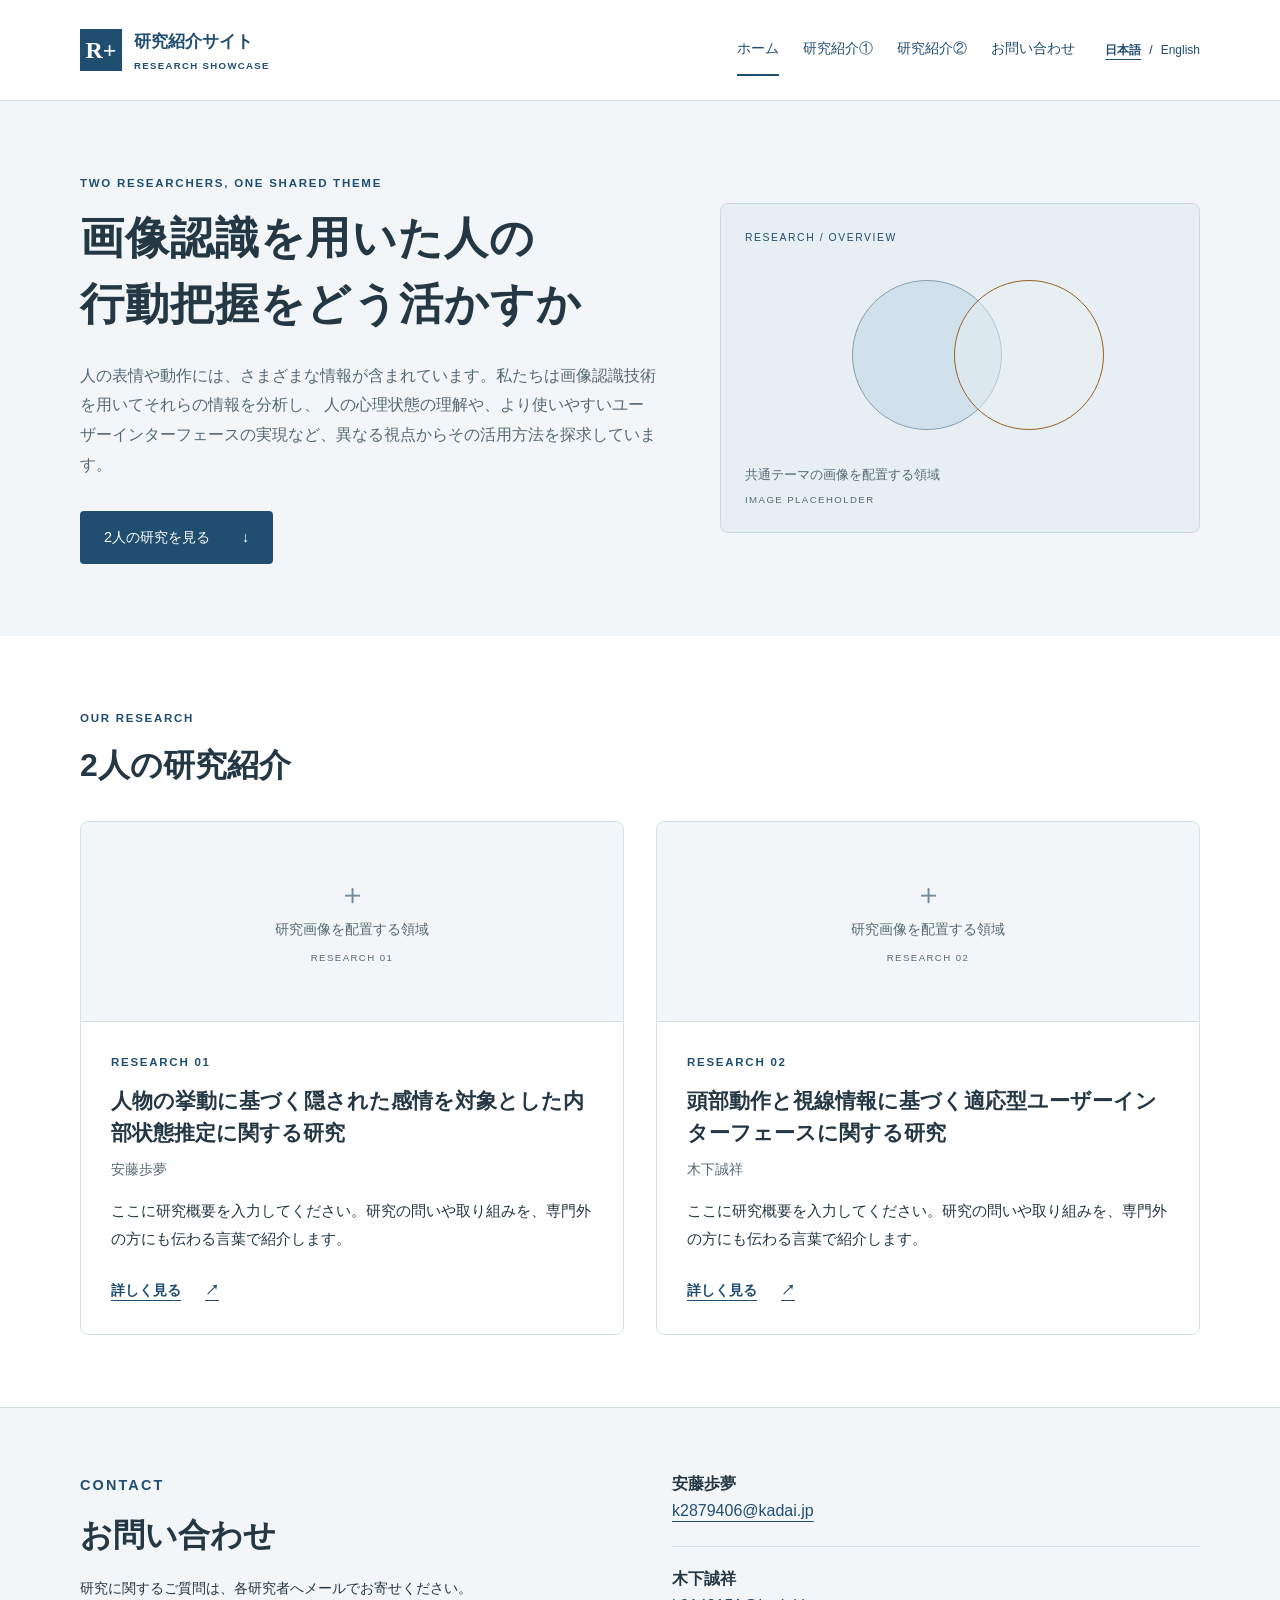
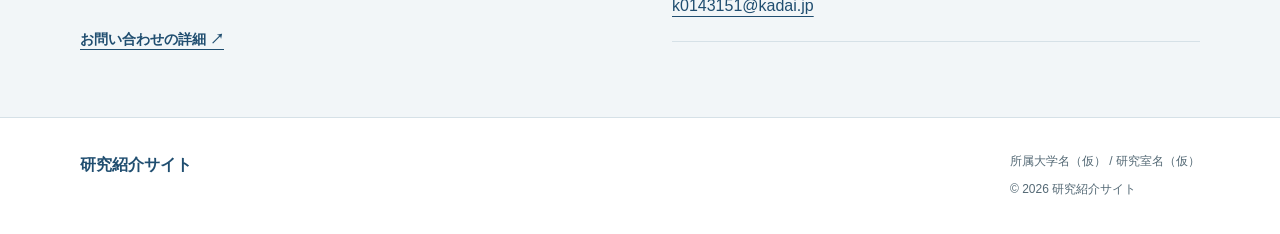
==== index.html @ 2790e2b9 "2人のメールアドレス記入" ====
<!doctype html>
<html lang="ja">
  <head>
    <meta charset="utf-8">
    <meta name="viewport" content="width=device-width, initial-scale=1">
    <title>2人の研究紹介 | 研究紹介サイト</title>
    <meta name="description" content="2人の学生の研究背景・目的・手法をご紹介します。研究内容と連絡先は現在準備中です。">
    <link rel="alternate" hreflang="ja" href="index.html">
    <link rel="alternate" hreflang="en" href="en/index.html">
    <link rel="stylesheet" href="css/style.css">
    <link rel="stylesheet" href="css/responsive.css">
  </head>
  <body>
    <a class="skip-link" href="#main">本文へ移動</a>

    <header class="site-header">
      <div class="container header-inner">
        <a class="brand" href="index.html"><span class="brand-mark" aria-hidden="true">R+</span><span>研究紹介サイト<small>RESEARCH SHOWCASE</small></span></a>

        <nav class="main-nav" aria-label="メインナビゲーション">
          <a href="index.html" aria-current="page">ホーム</a>
          <a href="research1.html">研究紹介①</a>
          <a href="research2.html">研究紹介②</a>
          <a href="contact.html">お問い合わせ</a>
        </nav>

        <nav class="languages" aria-label="Language">
          <a href="index.html" lang="ja" hreflang="ja" aria-current="page">日本語</a>
          <span aria-hidden="true">/</span>
          <a href="en/index.html" lang="en" hreflang="en">English</a>
        </nav>
      </div>
    </header>

    <main id="main">

      <section class="hero">
        <div class="container hero-layout">
          <div>
            <p class="eyebrow">TWO RESEARCHERS, ONE SHARED THEME</p>
            <h1>画像認識を用いた人の<br>行動把握をどう活かすか</h1>
            <p class="hero-description">人の表情や動作には、さまざまな情報が含まれています。私たちは画像認識技術を用いてそれらの情報を分析し、
              人の心理状態の理解や、より使いやすいユーザーインターフェースの実現など、異なる視点からその活用方法を探求しています。</p>
            <a class="button" href="#research">2人の研究を見る <span aria-hidden="true">↓</span></a>
          </div>
          <div class="hero-placeholder">
            <span class="visual-index">RESEARCH / OVERVIEW</span>
            <div class="abstract-shape" aria-hidden="true">
              <span></span>
              <span></span>
            </div>
            <p>共通テーマの画像を配置する領域<small>IMAGE PLACEHOLDER</small></p>
          </div>
        </div>
      </section>

      <section class="section container" id="research">
        <div class="section-heading">
          <div>
            <p class="eyebrow">OUR RESEARCH</p>
            <h2>2人の研究紹介</h2>
          </div>
        </div>
        <div class="research-grid">

          <article class="research-card">
            <div class="media-placeholder card-media">
              <span class="plus" aria-hidden="true">＋</span>
              <span>研究画像を配置する領域</span>
              <small>RESEARCH 01</small>
            </div>
            <div class="card-body">
              <p class="eyebrow">RESEARCH 01</p>
              <h3>人物の挙動に基づく隠された感情を対象とした内部状態推定に関する研究</h3>
              <p class="researcher">安藤歩夢</p>
              <p>ここに研究概要を入力してください。研究の問いや取り組みを、専門外の方にも伝わる言葉で紹介します。</p>
              <a class="text-link" href="research1.html">詳しく見る <span aria-hidden="true">↗</span></a>
            </div>
          </article>

          <article class="research-card">
            <div class="media-placeholder card-media">
              <span class="plus" aria-hidden="true">＋</span>
              <span>研究画像を配置する領域</span>
              <small>RESEARCH 02</small>
            </div>
            <div class="card-body">
              <p class="eyebrow">RESEARCH 02</p>
              <h3>頭部動作と視線情報に基づく適応型ユーザーインターフェースに関する研究</h3>
              <p class="researcher">木下誠祥</p>
              <p>ここに研究概要を入力してください。研究の問いや取り組みを、専門外の方にも伝わる言葉で紹介します。</p>
              <a class="text-link" href="research2.html">詳しく見る <span aria-hidden="true">↗</span></a>
            </div>
          </article>
        </div>
      </section>

      <section class="contact-section" id="contact">
        <div class="container contact-layout">
          <div>
            <p class="eyebrow">CONTACT</p>
            <h2>お問い合わせ</h2>
            <p>研究に関するご質問は、各研究者へメールでお寄せください。</p>
            <a class="text-link" href="contact.html">お問い合わせの詳細 ↗</a>
          </div>
          <div class="contact-list">
            <div>
              <h3>安藤歩夢</h3>
              <a href="mailto:k2879406@kadai.jp">k2879406@kadai.jp</a>
            </div>
            <div>
              <h3>木下誠祥</h3>
              <a href="mailto:k0143151@kadai.jp">k0143151@kadai.jp</a>
            </div>
          </div>
        </div>
      </section>
    </main>

    <footer class="site-footer">
      <div class="container footer-inner">
        <a class="footer-name" href="index.html">研究紹介サイト</a>
        <div>
          <p>所属大学名（仮） / 研究室名（仮）</p>
          <small>&copy; 2026 研究紹介サイト</small>
        </div>
      </div>
    </footer>
  </body>
</html>
---- css/style.css ----
/* 共通設定：配色と最大幅はここで変更します。 */
:root {
  --color-primary: #204e70;
  --color-primary-dark: #15364e;
  --color-accent: #986122;
  --color-text: #233744;
  --color-muted: #546975;
  --color-background: #fff;
  --color-surface: #f2f6f8;
  --color-border: #d6e1e7;
  --color-focus: #9b4d00;
  --content-width: 1120px;
  --radius: 8px;
}

* {
  box-sizing: border-box;
}

html {
  scroll-behavior: smooth;
  scroll-padding-top: 24px;
}

body {
  margin: 0;
  color: var(--color-text);
  background: var(--color-background);
  font-family: "Yu Gothic", "Hiragino Kaku Gothic ProN", sans-serif;
  font-size: 16px;
  line-height: 1.85;
}

a {
  color: var(--color-primary);
  text-underline-offset: 5px;
}

a:hover {
  color: var(--color-primary-dark);
}

a:focus-visible {
  outline: 3px solid var(--color-focus);
  outline-offset: 5px;
  border-radius: 2px;
}

h1, h2, h3, p, figure {
  margin: 0;
}

h1, h2, h3 {
  line-height: 1.5;
  font-weight: 700;
}

h1 {
  font-size: clamp(2rem, 3.4vw, 3rem);
  letter-spacing: .025em;
  overflow-wrap: anywhere;
}

h2 {
  font-size: clamp(1.5rem, 2.6vw, 2rem);
}

h3 {
  font-size: 1.3rem;
}

p+p {
  margin-top: 16px;
}

.container {
  width: min(var(--content-width), calc(100% - 80px));
  margin-inline: auto;
}

.skip-link {
  position: absolute;
  left: 20px;
  top: -100px;
  z-index: 10;
  padding: 12px 20px;
  background: white;
}

.skip-link:focus {
  top: 12px;
}

.site-header {
  border-bottom: 1px solid var(--color-border);
  background: white;
}

.header-inner {
  display: flex;
  align-items: center;
  gap: 30px;
  min-height: 100px;
}

.brand {
  display: flex;
  align-items: center;
  gap: 12px;
  text-decoration: none;
  flex-shrink: 0;
  font-size: 1.05rem;
  font-weight: 700;
}

.brand small {
  display: block;
  font-size: .6rem;
  letter-spacing: .14em;
}

.brand-mark {
  width: 42px;
  height: 42px;
  display: grid;
  place-content: center;
  background: var(--color-primary);
  color: white;
  font-family: Georgia, serif;
  font-size: 24px;
  line-height: 1;
}

.main-nav {
  display: flex;
  flex-wrap: wrap;
  gap: 24px;
  margin-left: auto;
}

.main-nav a {
  text-decoration: none;
  font-size: .875rem;
  padding-block: 12px;
  border-bottom: 2px solid transparent;
}

.main-nav a[aria-current], .main-nav a:hover {
  border-bottom-color: var(--color-primary);
}

.languages {
  display: flex;
  align-items: center;
  gap: 8px;
  font-size: .75rem;
  white-space: nowrap;
}

.languages a {
  padding-block: 10px;
  text-decoration: none;
}

.languages a[aria-current] {
  text-decoration: underline;
  font-weight: 700;
}

.eyebrow {
  color: var(--color-primary);
  font-size: .72rem;
  font-weight: 700;
  letter-spacing: .15em;
  margin-bottom: 12px;
}

.hero {
  background: var(--color-surface);
  padding: 72px 0;
}

.hero-layout {
  display: grid;
  grid-template-columns: 1.2fr 1fr;
  gap: 64px;
  align-items: center;
}

.hero-description {
  margin-top: 24px;
  color: var(--color-muted);
}

.button {
  display: inline-flex;
  align-items: center;
  gap: 32px;
  margin-top: 32px;
  padding: 13px 24px;
  background: var(--color-primary);
  color: white;
  border-radius: 4px;
  text-decoration: none;
  font-size: .9rem;
  transition: background .2s;
}

.button:hover {
  background: var(--color-primary-dark);
  color: white;
}

/* 画像追加時はこの領域を figure / img に置換可能です。 */
.hero-placeholder
 {
  min-height: 330px;
  display: flex;
  flex-direction: column;
  justify-content: space-between;
  padding: 24px;
  overflow: hidden;
  border: 1px solid #c8d8e2;
  background: #e7eff4;
  border-radius: var(--radius);
}

.visual-index {
  font-size: .65rem;
  letter-spacing: .15em;
  color: var(--color-primary);
}

.hero-placeholder p {
  font-size: .8rem;
  color: var(--color-muted);
}

.hero-placeholder small {
  display: block;
  font-size: .6rem;
  letter-spacing: .15em;
  margin-top: 4px;
}

.abstract-shape {
  height: 190px;
  display: flex;
  justify-content: center;
  align-items: center;
  padding-left: 36px;
}

.abstract-shape span {
  width: 150px;
  height: 150px;
  border: 1px solid #839fb2;
  border-radius: 50%;
  background: #d1e1eb;
}

.abstract-shape span+span {
  margin-left: -48px;
  background: #e7eff480;
  border-color: var(--color-accent);
}

.section {
  padding-block: 72px;
}

.section-heading {
  display: flex;
  align-items: flex-end;
  justify-content: space-between;
  gap: 24px;
  margin-bottom: 32px;
}

.section-heading>p {
  font-size: .9rem;
  color: var(--color-muted);
}

.research-grid {
  display: grid;
  grid-template-columns: repeat(2, minmax(0, 1fr));
  gap: 32px;
}

.research-card {
  border: 1px solid var(--color-border);
  border-radius: var(--radius);
  overflow: hidden;
  background: white;
  transition: transform .2s, box-shadow .2s;
}

.research-card:hover {
  transform: translateY(-4px);
  box-shadow: 0 12px 28px #15364e12;
}

.media-placeholder {
  display: flex;
  flex-direction: column;
  justify-content: center;
  align-items: center;
  gap: 6px;
  padding: 24px;
  background: var(--color-surface);
  color: var(--color-muted);
  text-align: center;
  font-size: .85rem;
}

.card-media {
  min-height: 200px;
  border-bottom: 1px solid var(--color-border);
}

.media-placeholder small {
  font-size: .6rem;
  letter-spacing: .15em;
}

.plus {
  font-size: 1.8rem;
  line-height: 1.2;
  color: #708b9d;
}

.card-body {
  padding: 30px;
}

.researcher {
  margin: 8px 0 16px;
  color: var(--color-muted);
  font-size: .9rem;
}

.card-body>p:not(.eyebrow):not(.researcher) {
  font-size: .92rem;
}

.text-link {
  display: inline-flex;
  align-items: center;
  gap: 24px;
  margin-top: 24px;
  font-size: .9rem;
  font-weight: 700;
}

.contact-section {
  padding-block: 64px;
  background: var(--color-surface);
  border-top: 1px solid var(--color-border);
}

.contact-layout {
  display: grid;
  grid-template-columns: 1fr 1fr;
  gap: 64px;
}

.contact-layout h2 {
  margin-bottom: 16px;
}

.contact-layout p {
  font-size: .9rem;
}

.contact-list>div {
  padding: 20px 0;
  border-bottom: 1px solid var(--color-border);
}

.contact-list>div:first-child {
  padding-top: 0;
}

.contact-list h3 {
  font-size: 1rem;
}

.contact-list a, .email-link {
  overflow-wrap: anywhere;
}

.contact-list .muted {
  margin-top: 16px;
}

.muted {
  color: var(--color-muted);
  font-size: .875rem;
}

.site-footer {
  padding-block: 32px;
  border-top: 1px solid var(--color-border);
}

.footer-inner {
  display: flex;
  justify-content: space-between;
  gap: 24px;
}

.footer-name {
  font-weight: 700;
  text-decoration: none;
}

.site-footer p, .site-footer small {
  font-size: .75rem;
  color: var(--color-muted);
}

.page-heading {
  padding: 28px 0 48px;
  background: var(--color-surface);
  border-bottom: 1px solid var(--color-border);
}

.breadcrumb {
  display: flex;
  flex-wrap: wrap;
  gap: 12px;
  font-size: .8rem;
  margin-bottom: 36px;
}

.lead {
  font-size: 1.1rem;
  margin-top: 16px;
}

.page-heading .muted {
  margin-top: 12px;
}

.detail-layout {
  display: grid;
  grid-template-columns: 220px minmax(0, 1fr);
  gap: 64px;
  padding-block: 56px 72px;
}

.contents nav {
  border-left: 2px solid var(--color-border);
  padding-left: 20px;
}

.contents a {
  display: block;
  padding: 8px 0;
  font-size: .85rem;
}

.detail-section {
  padding-bottom: 40px;
  margin-bottom: 40px;
  border-bottom: 1px solid var(--color-border);
}

.detail-section h2 {
  font-size: 1.55rem;
  margin-bottom: 20px;
}

.detail-section figure {
  margin-top: 28px;
}

.detail-media {
  min-height: 240px;
  border: 1px dashed #a5bac7;
  border-radius: var(--radius);
}

figcaption {
  font-size: .8rem;
  color: var(--color-muted);
  margin-top: 10px;
}

img, video {
  max-width: 100%;
  height: auto;
  display: block;
}

.article-end {
  display: flex;
  justify-content: space-between;
  flex-wrap: wrap;
  gap: 16px;
}

.article-end a {
  margin-top: 0;
}

.contact-page>p {
  max-width: 760px;
  margin-top: 20px;
}

.contact-cards {
  margin-top: 36px;
}

.contact-card {
  padding: 32px;
  border: 1px solid var(--color-border);
  border-radius: var(--radius);
}

.contact-card>p:not(.eyebrow) {
  margin-top: 12px;
}

.email-link {
  display: block;
  margin-top: 20px;
}

.affiliation {
  margin-top: 48px;
  padding-top: 32px;
  border-top: 1px solid var(--color-border);
}

.affiliation h2 {
  font-size: 1.3rem;
  margin-bottom: 12px;
}

@media (prefers-reduced-motion:reduce) {
  html {
    scroll-behavior: auto;
  }

  *, *::before, *::after {
    transition: none!important;
    animation: none!important;
  }

  .research-card:hover {
    transform: none;
  }

}
---- css/responsive.css ----
/* タブレット：ナビゲーションを独立した行に配置 */
@media (max-width:1050px) {
  .header-inner {
    flex-wrap: wrap;
    gap: 12px 24px;
    padding-block: 20px;
  }

  .brand {
    margin-right: auto;
  }

  .languages {
    order: 1;
  }

  .main-nav {
    order: 2;
    width: 100%;
    margin-left: 0;
    gap: 12px 28px;
  }

  .hero-layout {
    gap: 32px;
  }

  .hero-placeholder {
    min-height: 300px;
  }

  .abstract-shape span {
    width: 120px;
    height: 120px;
  }

  .detail-layout {
    grid-template-columns: 180px minmax(0, 1fr);
    gap: 32px;
  }

}

/* スマートフォン：カード・詳細・連絡先を1列に */
@media(max-width:700px)
 {
  .container {
    width: calc(100% - 40px);
  }

  .header-inner {
    gap: 12px;
  }

  .brand {
    font-size: .9rem;
    gap: 8px;
  }

  .brand-mark {
    width: 34px;
    height: 36px;
  }

  .brand small {
    font-size: .5rem;
  }

  .languages {
    font-size: .7rem;
    gap: 6px;
  }

  .main-nav {
    justify-content: flex-start;
    gap: 0 20px;
  }

  .main-nav a {
    font-size: .8rem;
    padding-block: 8px;
  }

  .hero {
    padding-block: 44px;
  }

  .hero-layout, .research-grid, .contact-layout, .detail-layout {
    grid-template-columns: minmax(0, 1fr);
  }

  .hero-layout {
    gap: 36px;
  }

  .hero-placeholder {
    min-height: 250px;
  }

  .abstract-shape {
    height: 140px;
  }

  .section {
    padding-block: 48px;
  }

  .section-heading {
    display: block;
    margin-bottom: 24px;
  }

  .section-heading>p {
    margin-top: 16px;
  }

  .research-grid {
    gap: 24px;
  }

  .card-body, .contact-card {
    padding: 24px;
  }

  .contact-section {
    padding-block: 44px;
  }

  .contact-layout {
    gap: 32px;
  }

  .footer-inner {
    flex-direction: column;
  }

  .page-heading {
    padding-bottom: 36px;
  }

  .breadcrumb {
    margin-bottom: 28px;
  }

  .detail-layout {
    padding-block: 36px 48px;
    gap: 40px;
  }

  .contents nav {
    display: flex;
    flex-wrap: wrap;
    gap: 4px 20px;
  }

  .contents .eyebrow {
    width: 100%;
  }

  .detail-section {
    margin-bottom: 32px;
    padding-bottom: 32px;
  }

  .detail-media {
    min-height: 190px;
  }

}
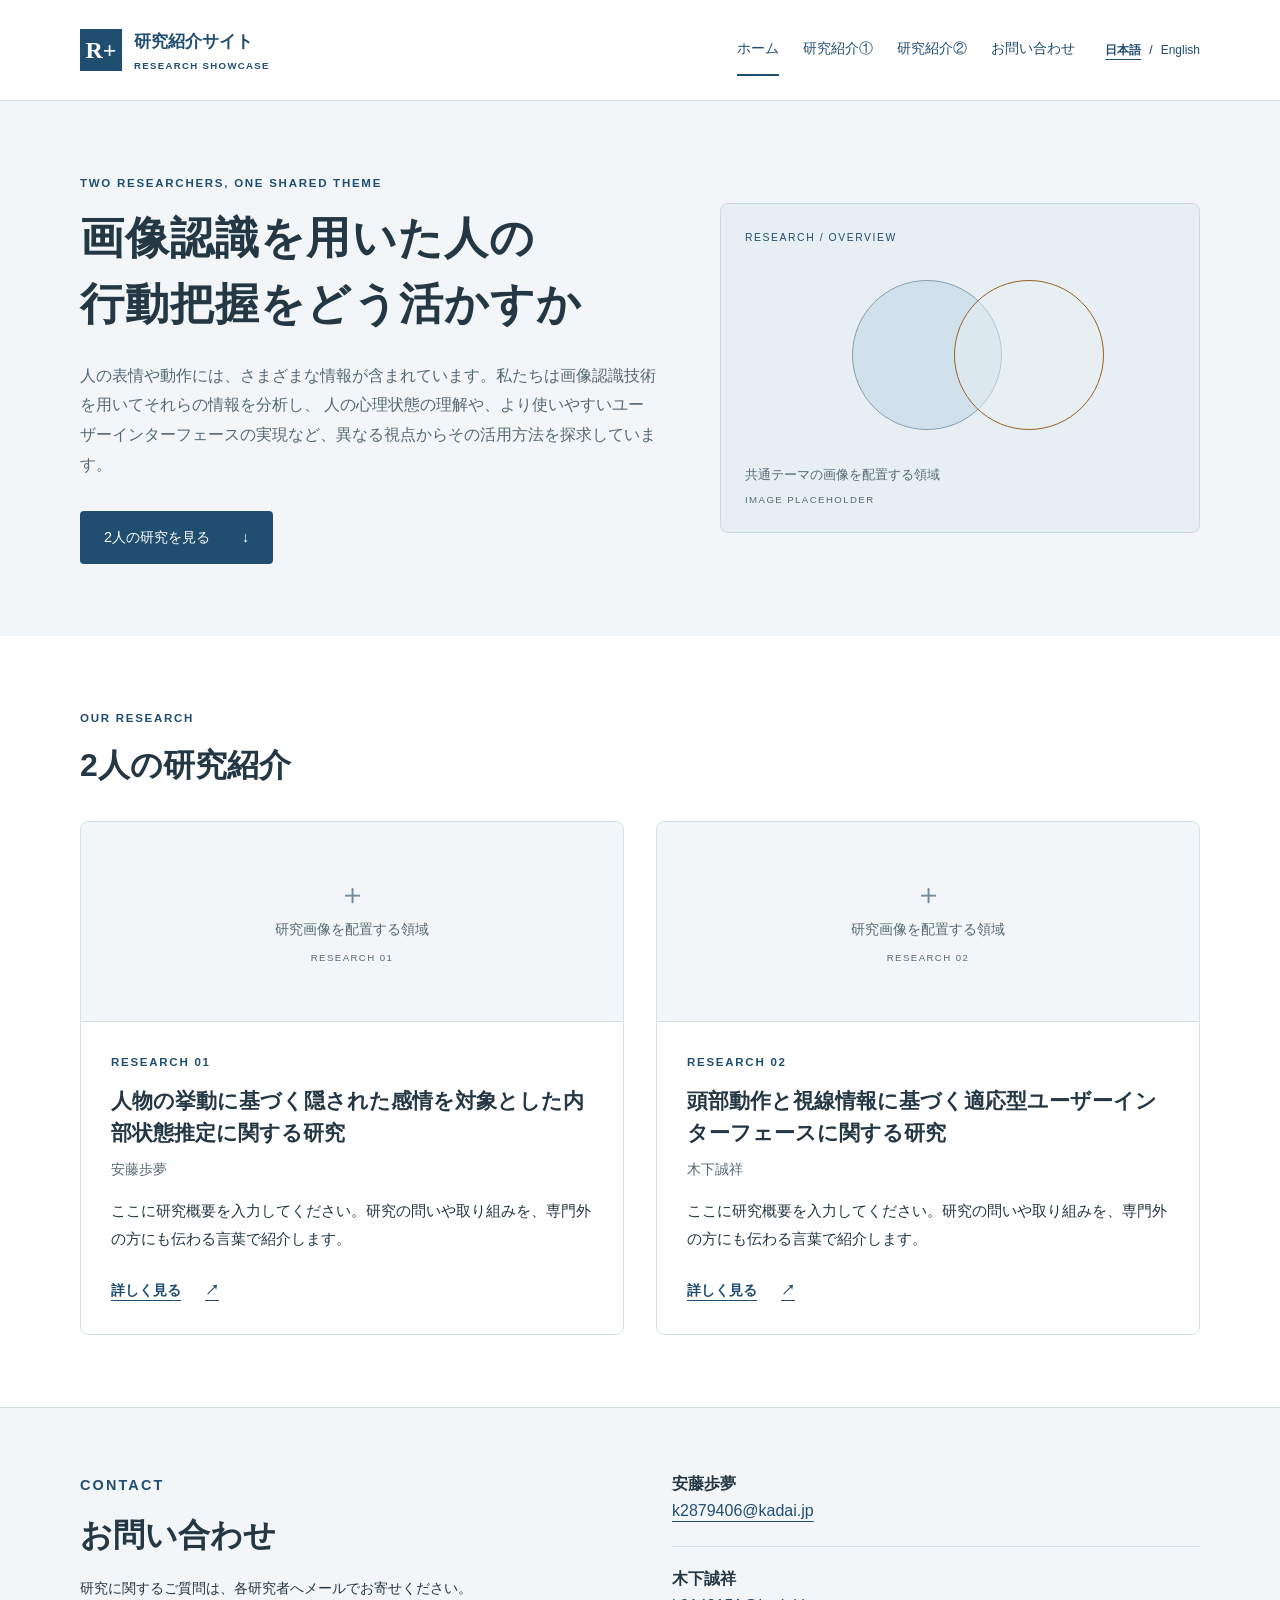
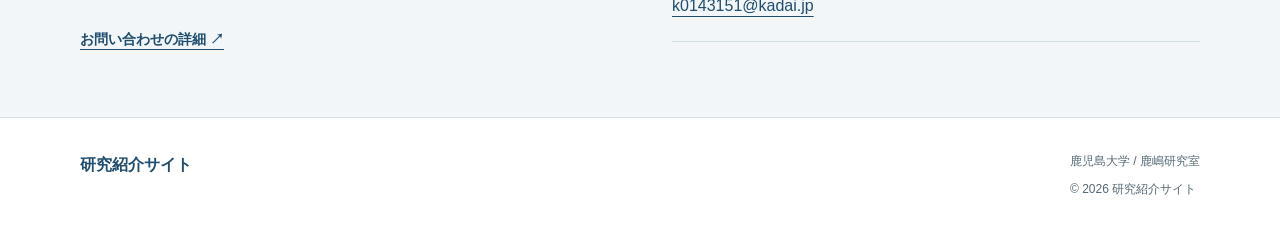
==== commit 407d21c5: "大学名＋研究室名記入" ====
--- a/index.html
+++ b/index.html
@@ -121,7 +121,7 @@
       <div class="container footer-inner">
         <a class="footer-name" href="index.html">研究紹介サイト</a>
         <div>
-          <p>所属大学名（仮） / 研究室名（仮）</p>
+          <p>鹿児島大学 / 鹿嶋研究室</p>
           <small>&copy; 2026 研究紹介サイト</small>
         </div>
       </div>
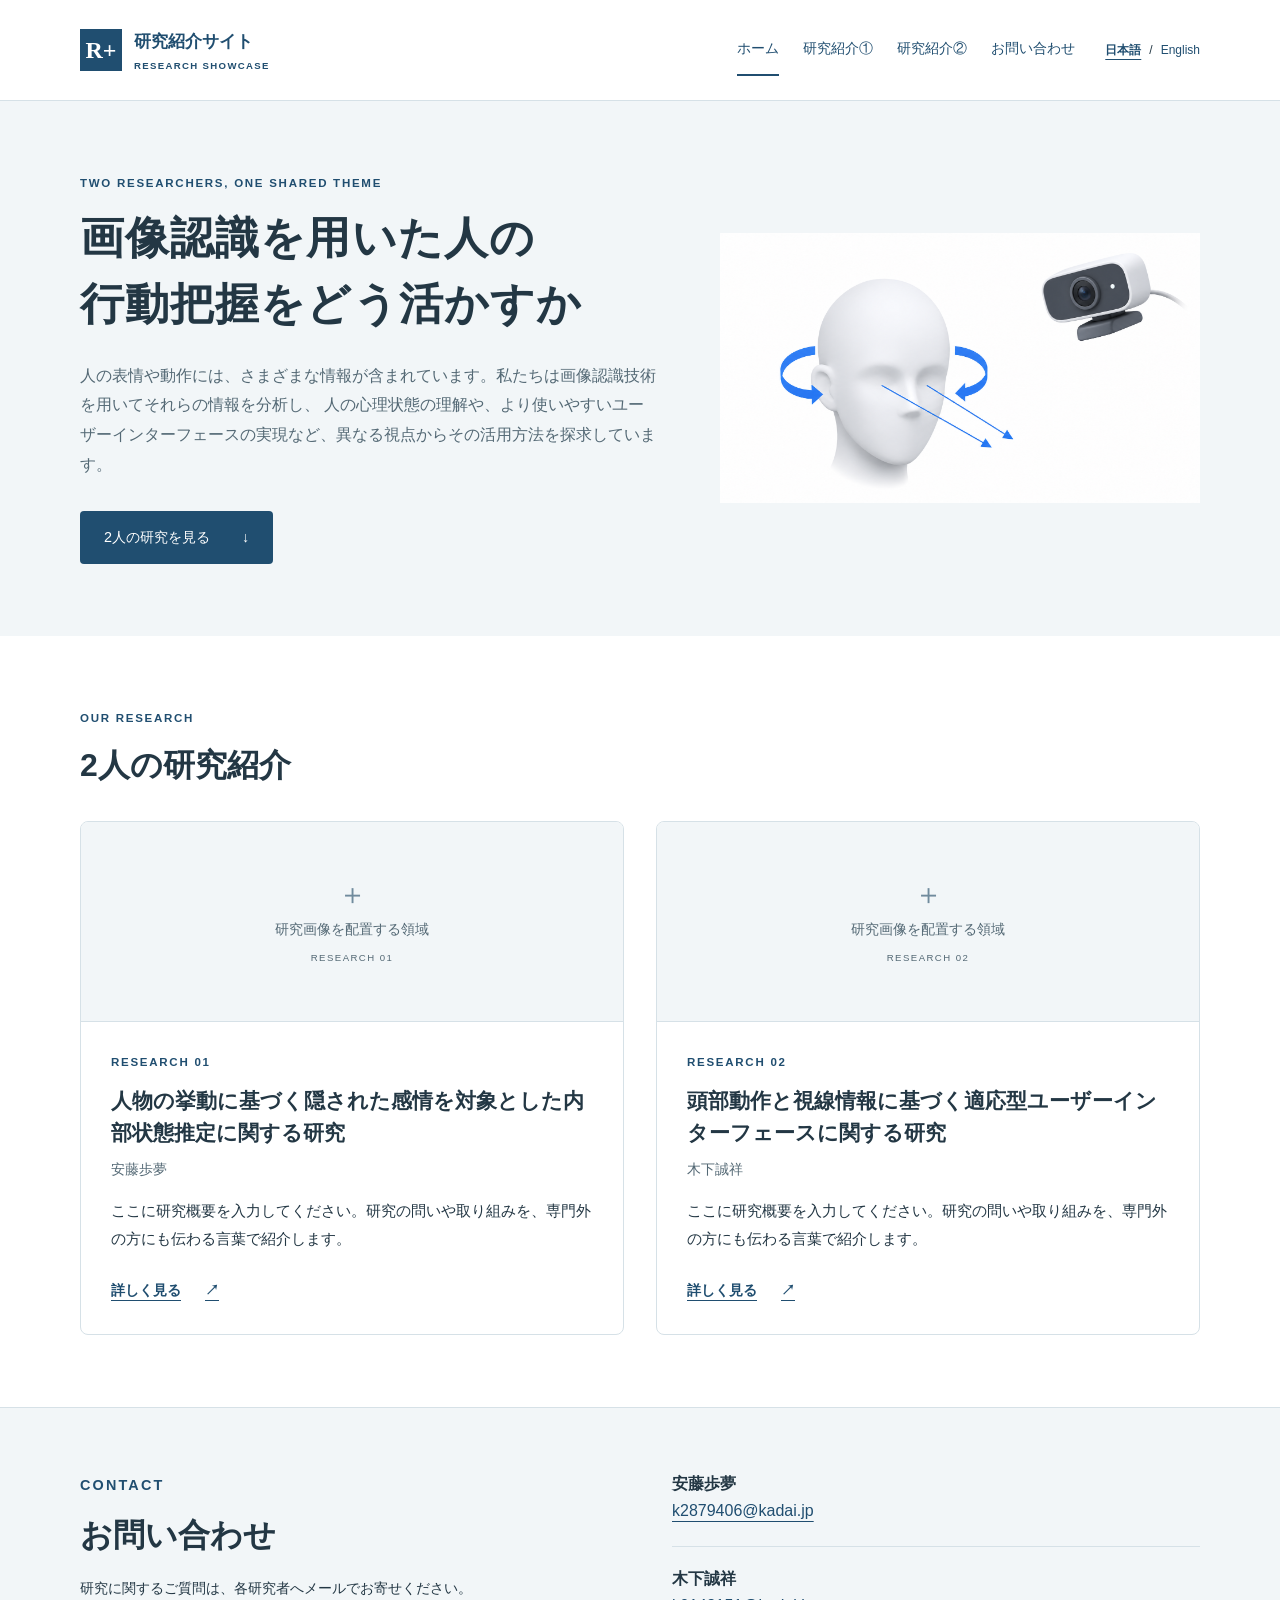
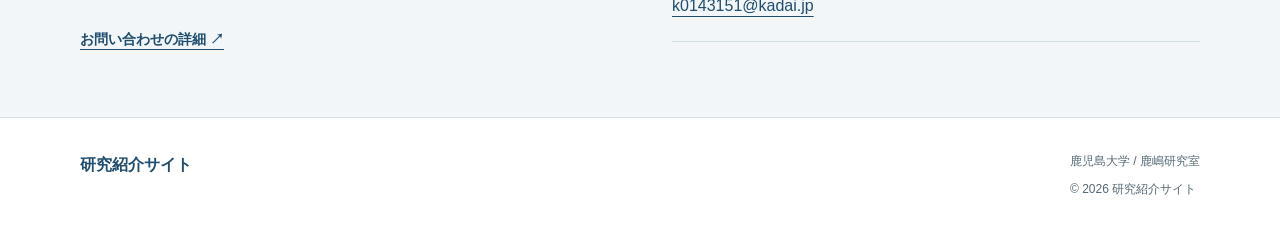
==== commit 52f69567: "共通テーマ画像追加" ====
--- a/index.html
+++ b/index.html
@@ -43,13 +43,11 @@
               人の心理状態の理解や、より使いやすいユーザーインターフェースの実現など、異なる視点からその活用方法を探求しています。</p>
             <a class="button" href="#research">2人の研究を見る <span aria-hidden="true">↓</span></a>
           </div>
-          <div class="hero-placeholder">
-            <span class="visual-index">RESEARCH / OVERVIEW</span>
-            <div class="abstract-shape" aria-hidden="true">
-              <span></span>
-              <span></span>
-            </div>
-            <p>共通テーマの画像を配置する領域<small>IMAGE PLACEHOLDER</small></p>
+          <div class="hero-image">
+            <img
+              src="images/共通テーマ画像1.png"
+              alt="頭部や視線の行動把握"
+            >
           </div>
         </div>
       </section>
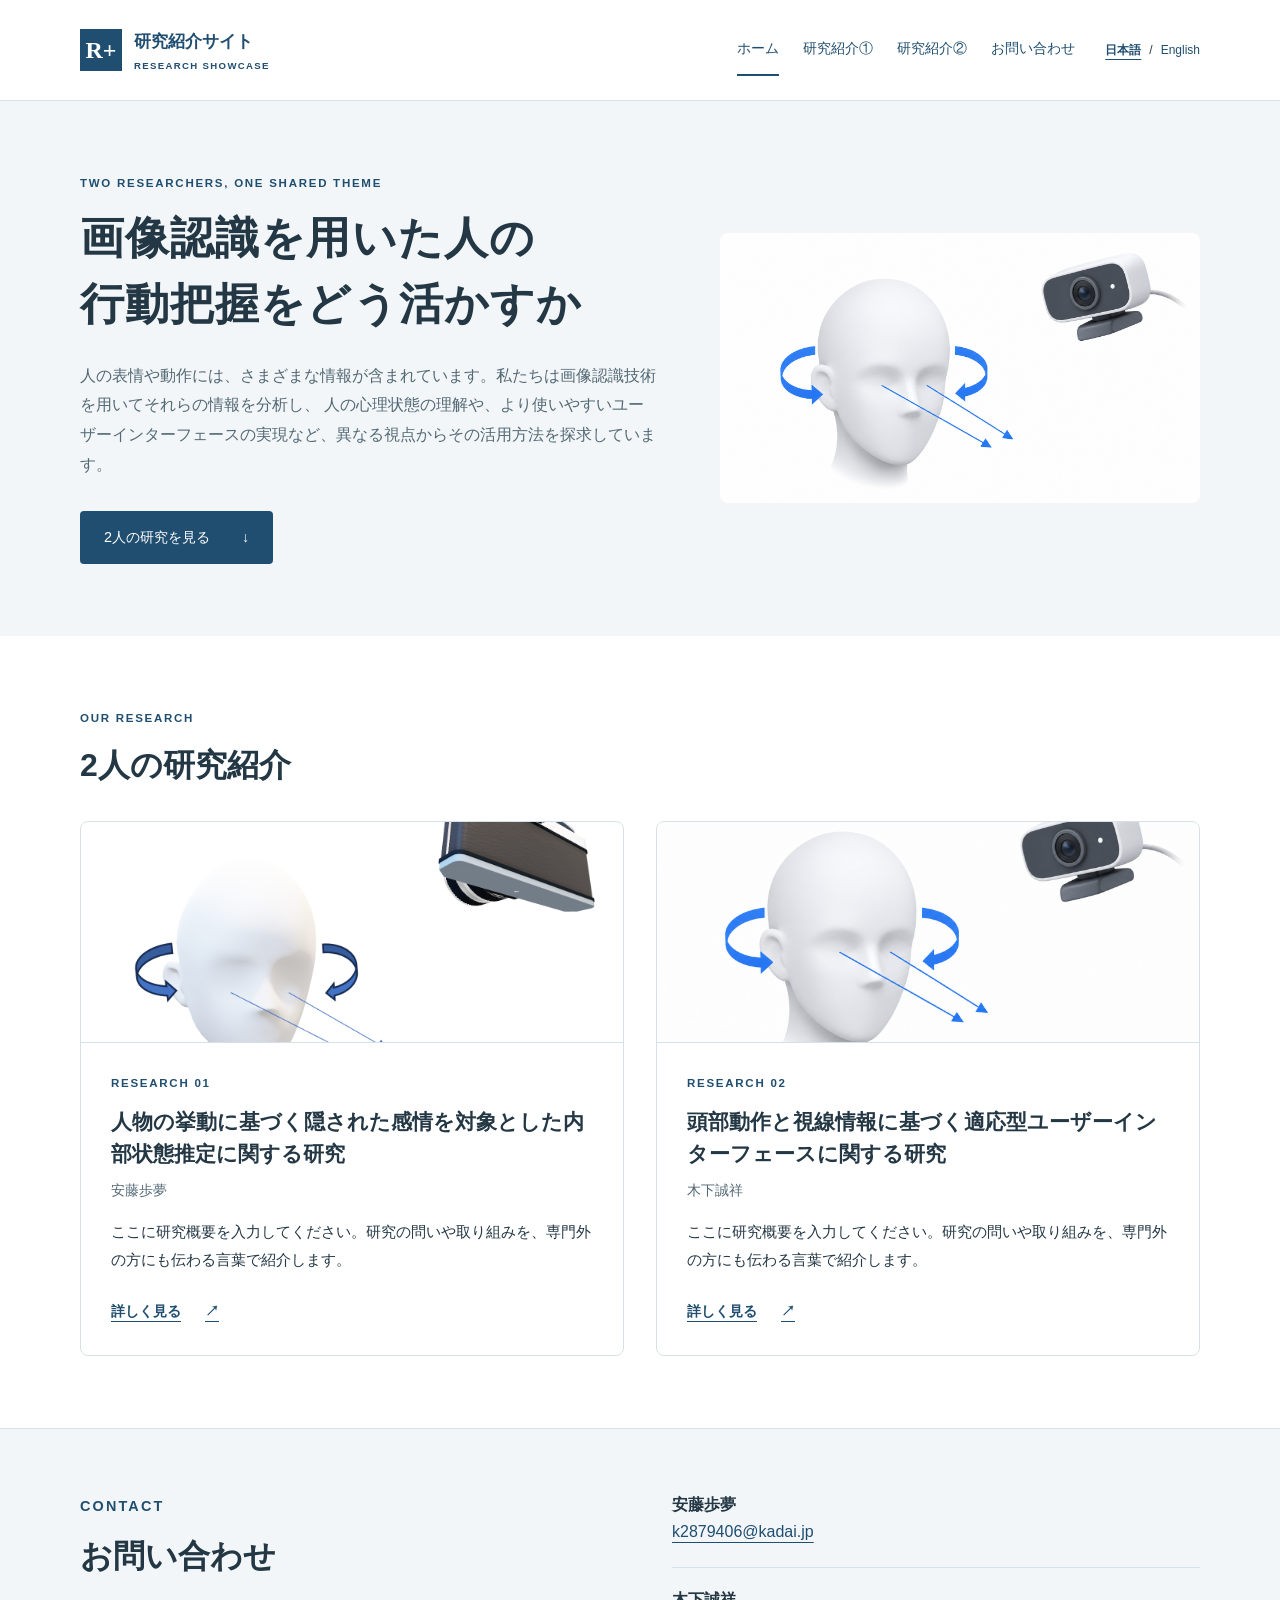
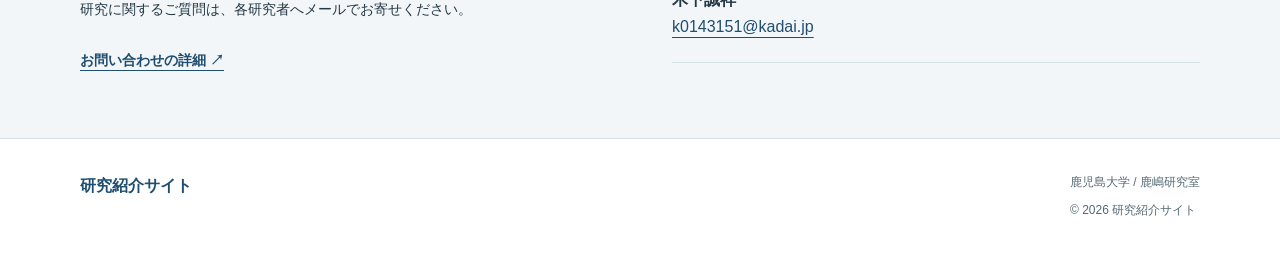
==== commit a96b30ca: "index.htmlの画像表示機能作成" ====
--- a/index.html
+++ b/index.html
@@ -62,10 +62,12 @@
         <div class="research-grid">
 
           <article class="research-card">
-            <div class="media-placeholder card-media">
-              <span class="plus" aria-hidden="true">＋</span>
-              <span>研究画像を配置する領域</span>
-              <small>RESEARCH 01</small>
+            <div class="card-image">
+              <img
+                src="images/研究画像1.png"
+                alt="1人目の研究画像の内容を説明"
+                loading="lazy"
+              >
             </div>
             <div class="card-body">
               <p class="eyebrow">RESEARCH 01</p>
@@ -77,10 +79,12 @@
           </article>
 
           <article class="research-card">
-            <div class="media-placeholder card-media">
-              <span class="plus" aria-hidden="true">＋</span>
-              <span>研究画像を配置する領域</span>
-              <small>RESEARCH 02</small>
+            <div class="card-image">
+              <img
+                src="images/研究画像2.png"
+                alt="ユーザーインターフェースの説明画像"
+                loading="lazy"
+              >
             </div>
             <div class="card-body">
               <p class="eyebrow">RESEARCH 02</p>
--- a/css/style.css
+++ b/css/style.css
@@ -243,6 +243,13 @@
   margin-top: 4px;
 }
 
+/* トップページの共通テーマ画像 */
+.hero-image img {
+  width: 100%;
+  height: auto;
+  border-radius: var(--radius);
+}
+
 .abstract-shape {
   height: 190px;
   display: flex;
@@ -555,3 +562,15 @@
   }
 
 }
+
+/* 研究紹介カードの画像 */
+.card-image {
+  overflow: hidden;
+  border-bottom: 1px solid var(--color-border);
+}
+
+.card-image img {
+  width: 100%;
+  height: 220px;
+  object-fit: cover;
+}
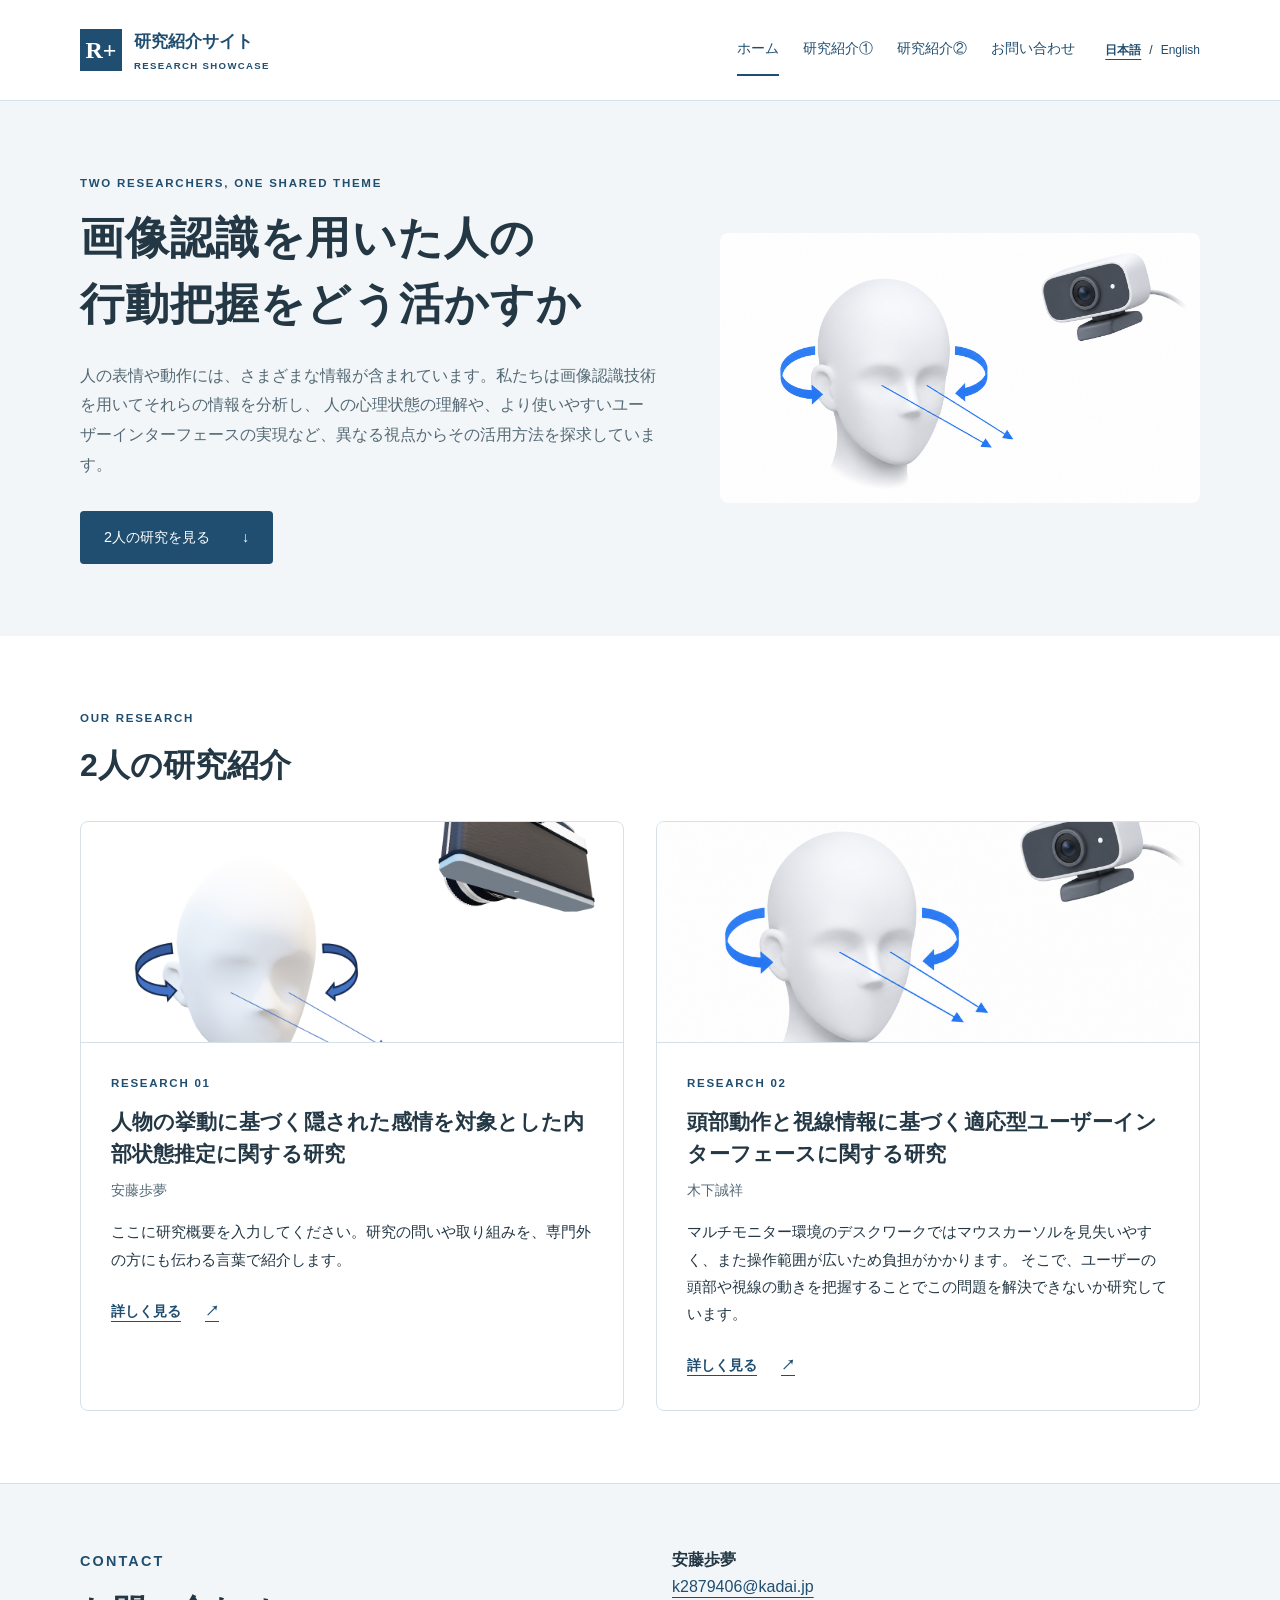
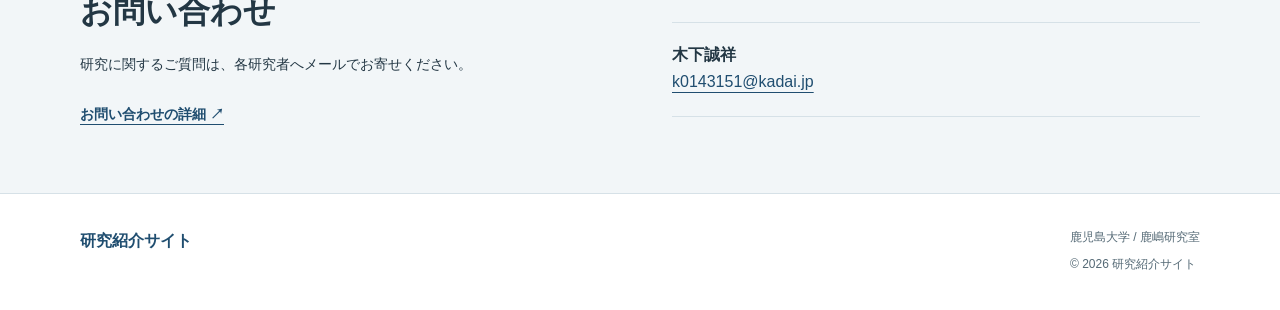
==== commit 4ca360c4: "ホームの研究②概要" ====
--- a/index.html
+++ b/index.html
@@ -90,7 +90,8 @@
               <p class="eyebrow">RESEARCH 02</p>
               <h3>頭部動作と視線情報に基づく適応型ユーザーインターフェースに関する研究</h3>
               <p class="researcher">木下誠祥</p>
-              <p>ここに研究概要を入力してください。研究の問いや取り組みを、専門外の方にも伝わる言葉で紹介します。</p>
+              <p>マルチモニター環境のデスクワークではマウスカーソルを見失いやすく、また操作範囲が広いため負担がかかります。
+                そこで、ユーザーの頭部や視線の動きを把握することでこの問題を解決できないか研究しています。</p>
               <a class="text-link" href="research2.html">詳しく見る <span aria-hidden="true">↗</span></a>
             </div>
           </article>
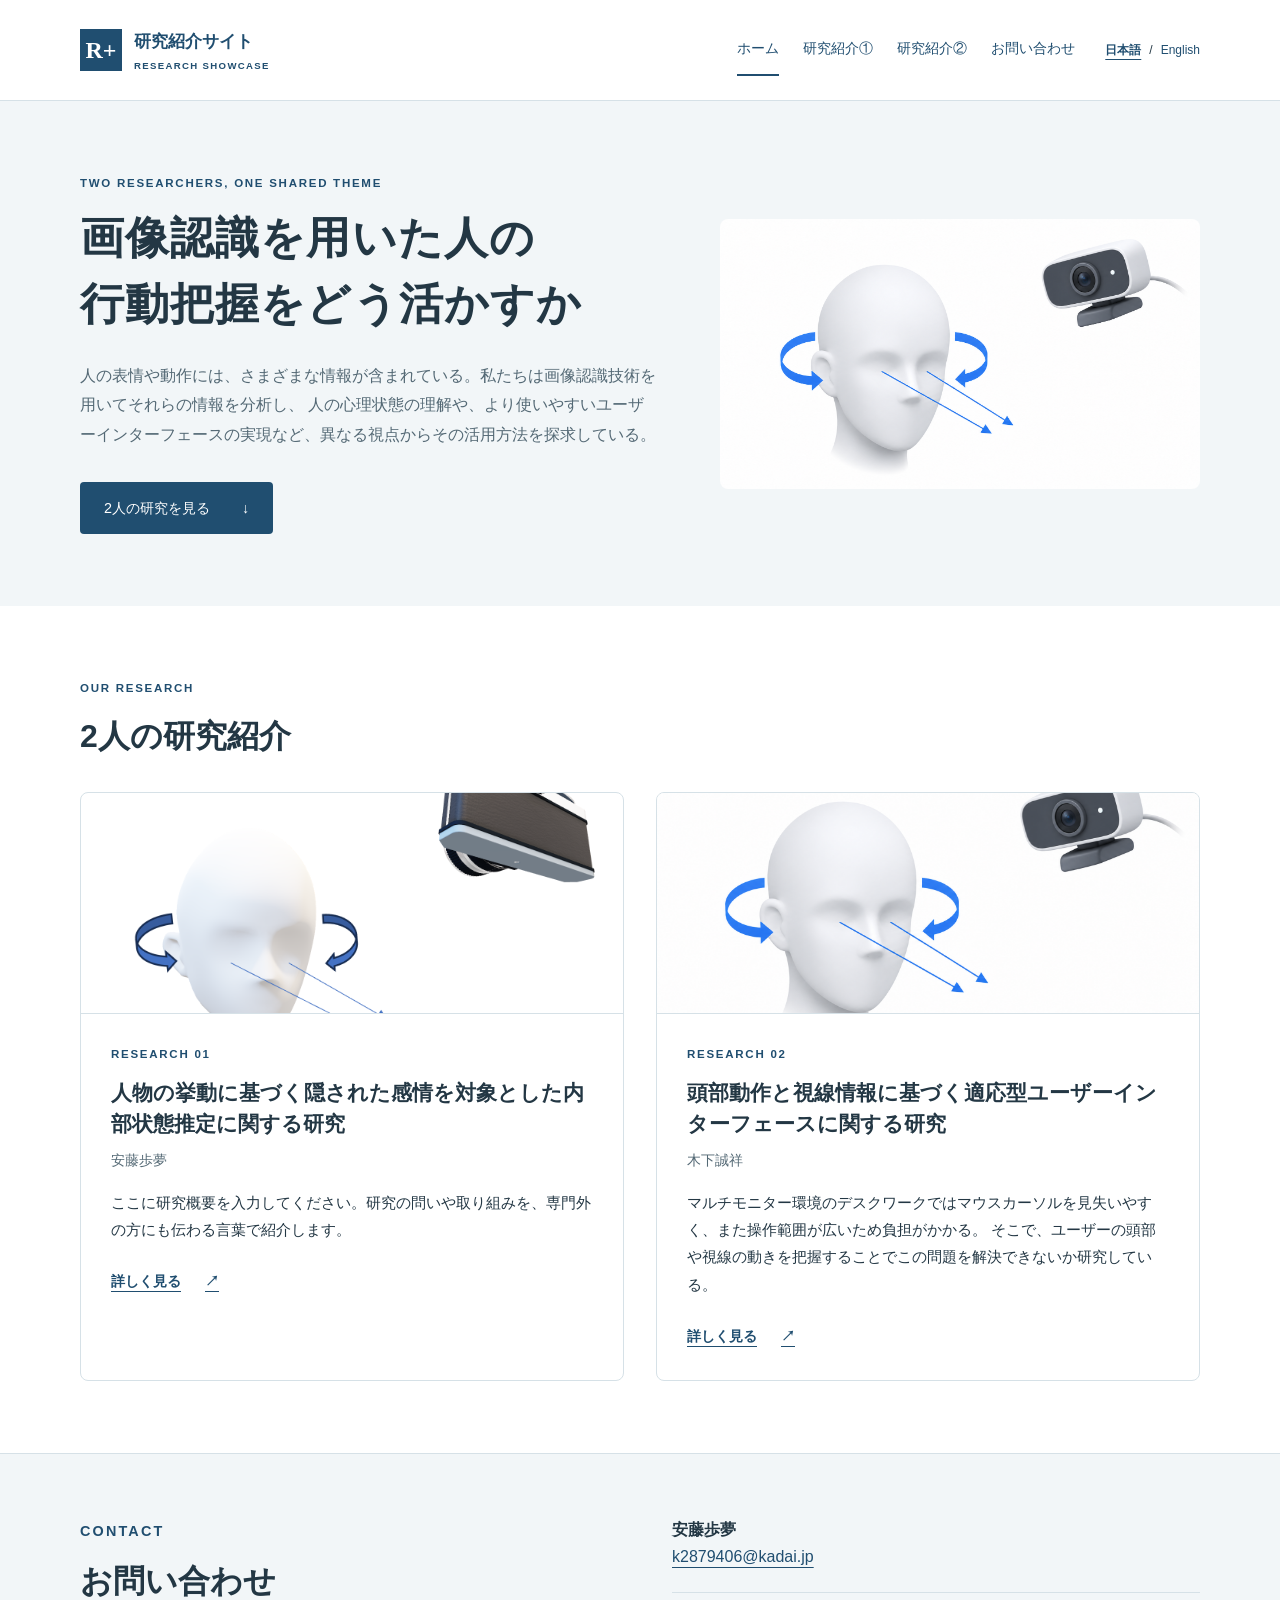
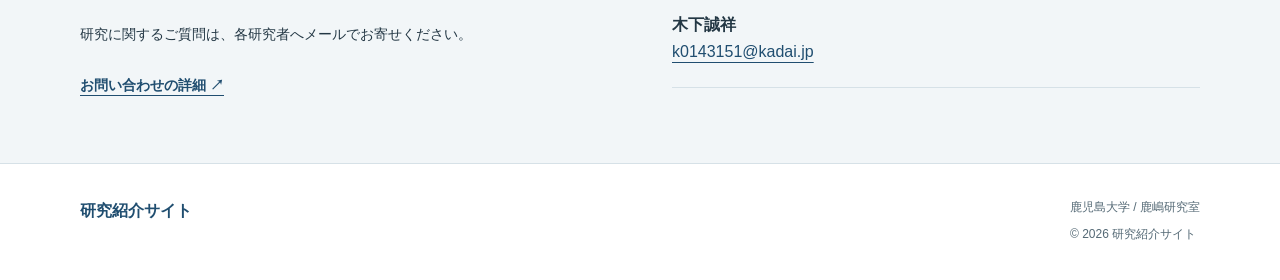
==== commit 2b49ada9: "である調に統一" ====
--- a/index.html
+++ b/index.html
@@ -39,8 +39,8 @@
           <div>
             <p class="eyebrow">TWO RESEARCHERS, ONE SHARED THEME</p>
             <h1>画像認識を用いた人の<br>行動把握をどう活かすか</h1>
-            <p class="hero-description">人の表情や動作には、さまざまな情報が含まれています。私たちは画像認識技術を用いてそれらの情報を分析し、
-              人の心理状態の理解や、より使いやすいユーザーインターフェースの実現など、異なる視点からその活用方法を探求しています。</p>
+            <p class="hero-description">人の表情や動作には、さまざまな情報が含まれている。私たちは画像認識技術を用いてそれらの情報を分析し、
+              人の心理状態の理解や、より使いやすいユーザーインターフェースの実現など、異なる視点からその活用方法を探求している。</p>
             <a class="button" href="#research">2人の研究を見る <span aria-hidden="true">↓</span></a>
           </div>
           <div class="hero-image">
@@ -90,8 +90,8 @@
               <p class="eyebrow">RESEARCH 02</p>
               <h3>頭部動作と視線情報に基づく適応型ユーザーインターフェースに関する研究</h3>
               <p class="researcher">木下誠祥</p>
-              <p>マルチモニター環境のデスクワークではマウスカーソルを見失いやすく、また操作範囲が広いため負担がかかります。
-                そこで、ユーザーの頭部や視線の動きを把握することでこの問題を解決できないか研究しています。</p>
+              <p>マルチモニター環境のデスクワークではマウスカーソルを見失いやすく、また操作範囲が広いため負担がかかる。
+                そこで、ユーザーの頭部や視線の動きを把握することでこの問題を解決できないか研究している。</p>
               <a class="text-link" href="research2.html">詳しく見る <span aria-hidden="true">↗</span></a>
             </div>
           </article>
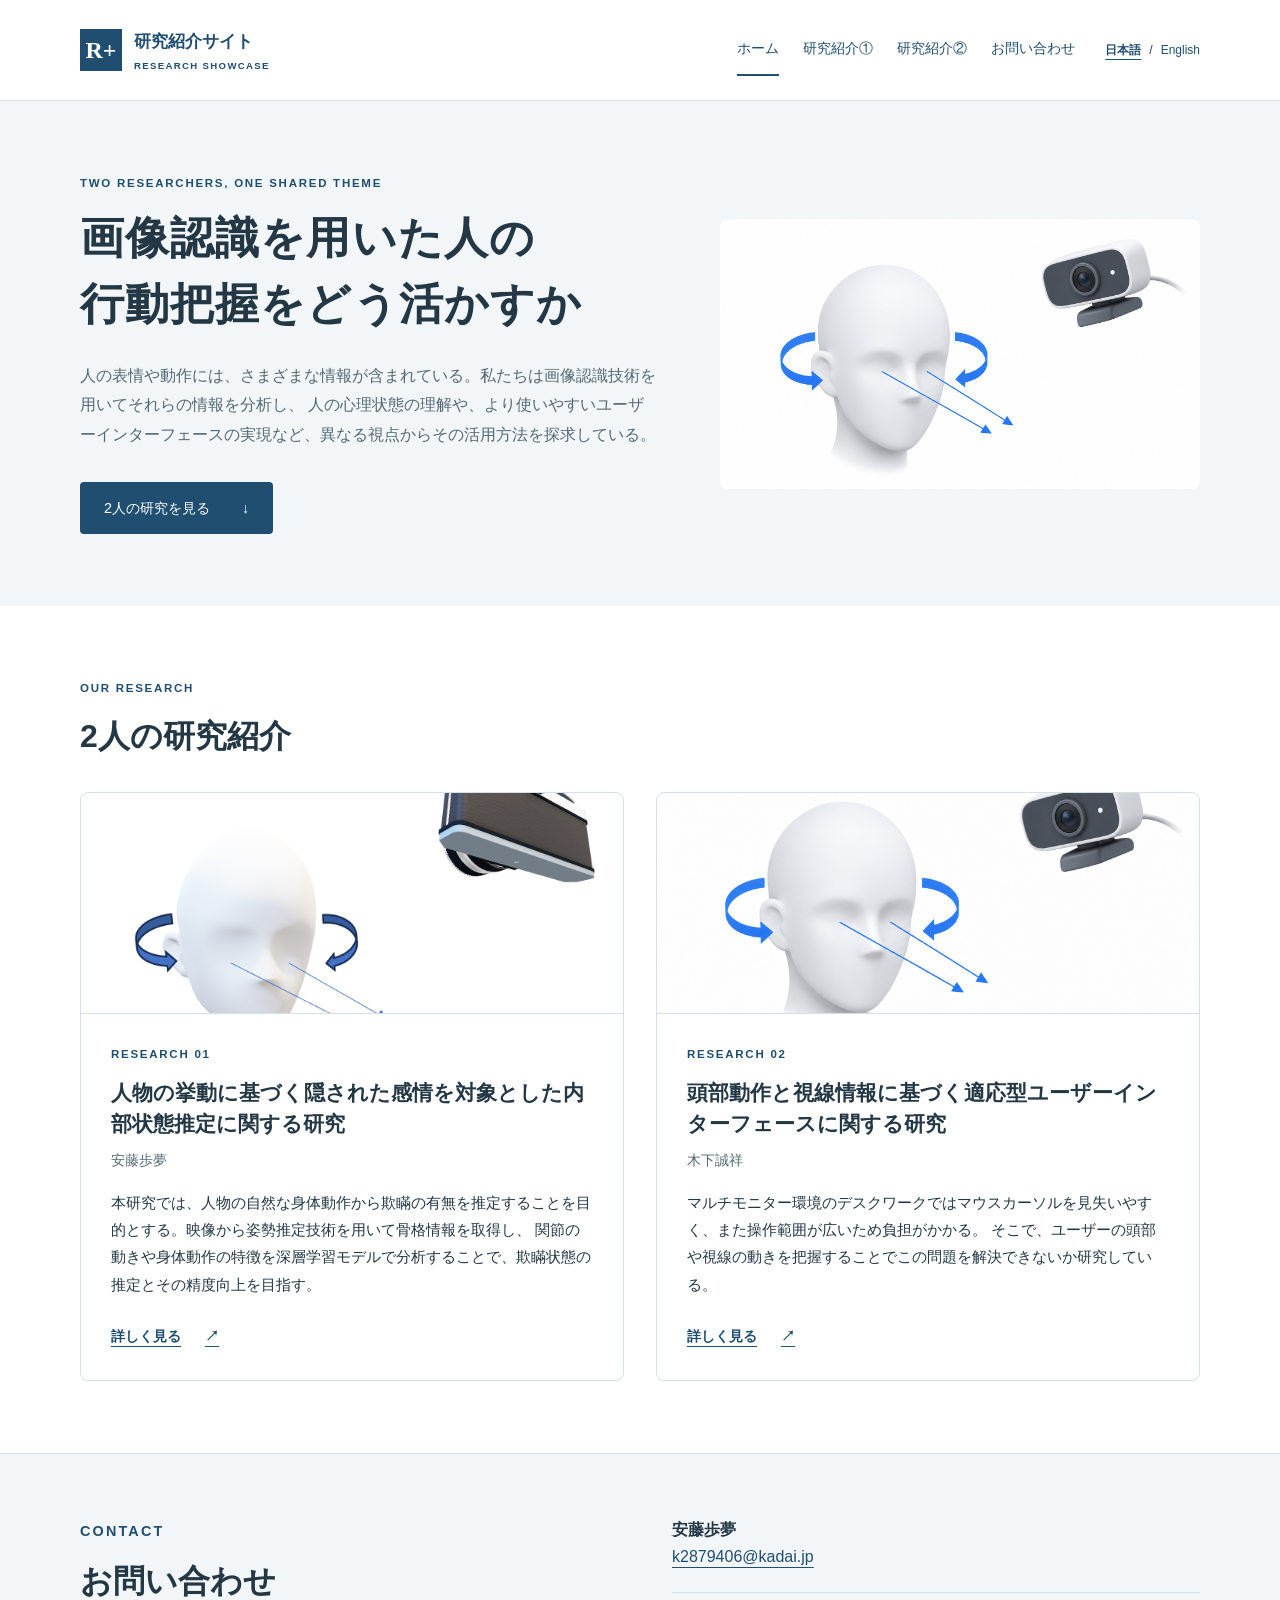
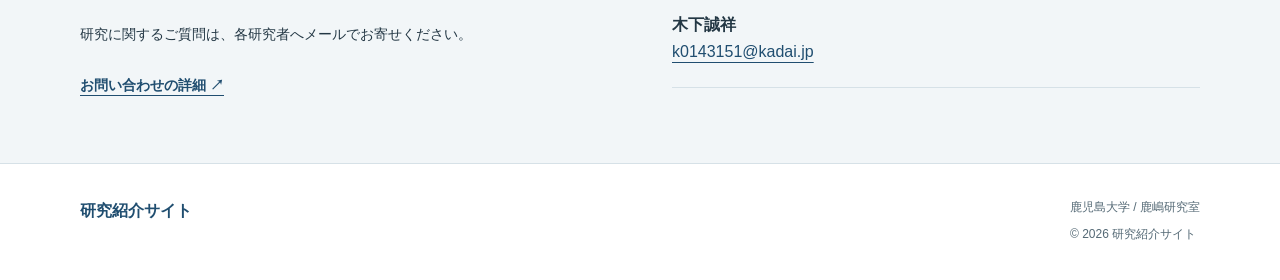
==== commit bde08760: "トップページの研究①の概要入力" ====
--- a/index.html
+++ b/index.html
@@ -73,7 +73,8 @@
               <p class="eyebrow">RESEARCH 01</p>
               <h3>人物の挙動に基づく隠された感情を対象とした内部状態推定に関する研究</h3>
               <p class="researcher">安藤歩夢</p>
-              <p>ここに研究概要を入力してください。研究の問いや取り組みを、専門外の方にも伝わる言葉で紹介します。</p>
+              <p>本研究では、人物の自然な身体動作から欺瞞の有無を推定することを目的とする。映像から姿勢推定技術を用いて骨格情報を取得し、
+                関節の動きや身体動作の特徴を深層学習モデルで分析することで、欺瞞状態の推定とその精度向上を目指す。</p>
               <a class="text-link" href="research1.html">詳しく見る <span aria-hidden="true">↗</span></a>
             </div>
           </article>
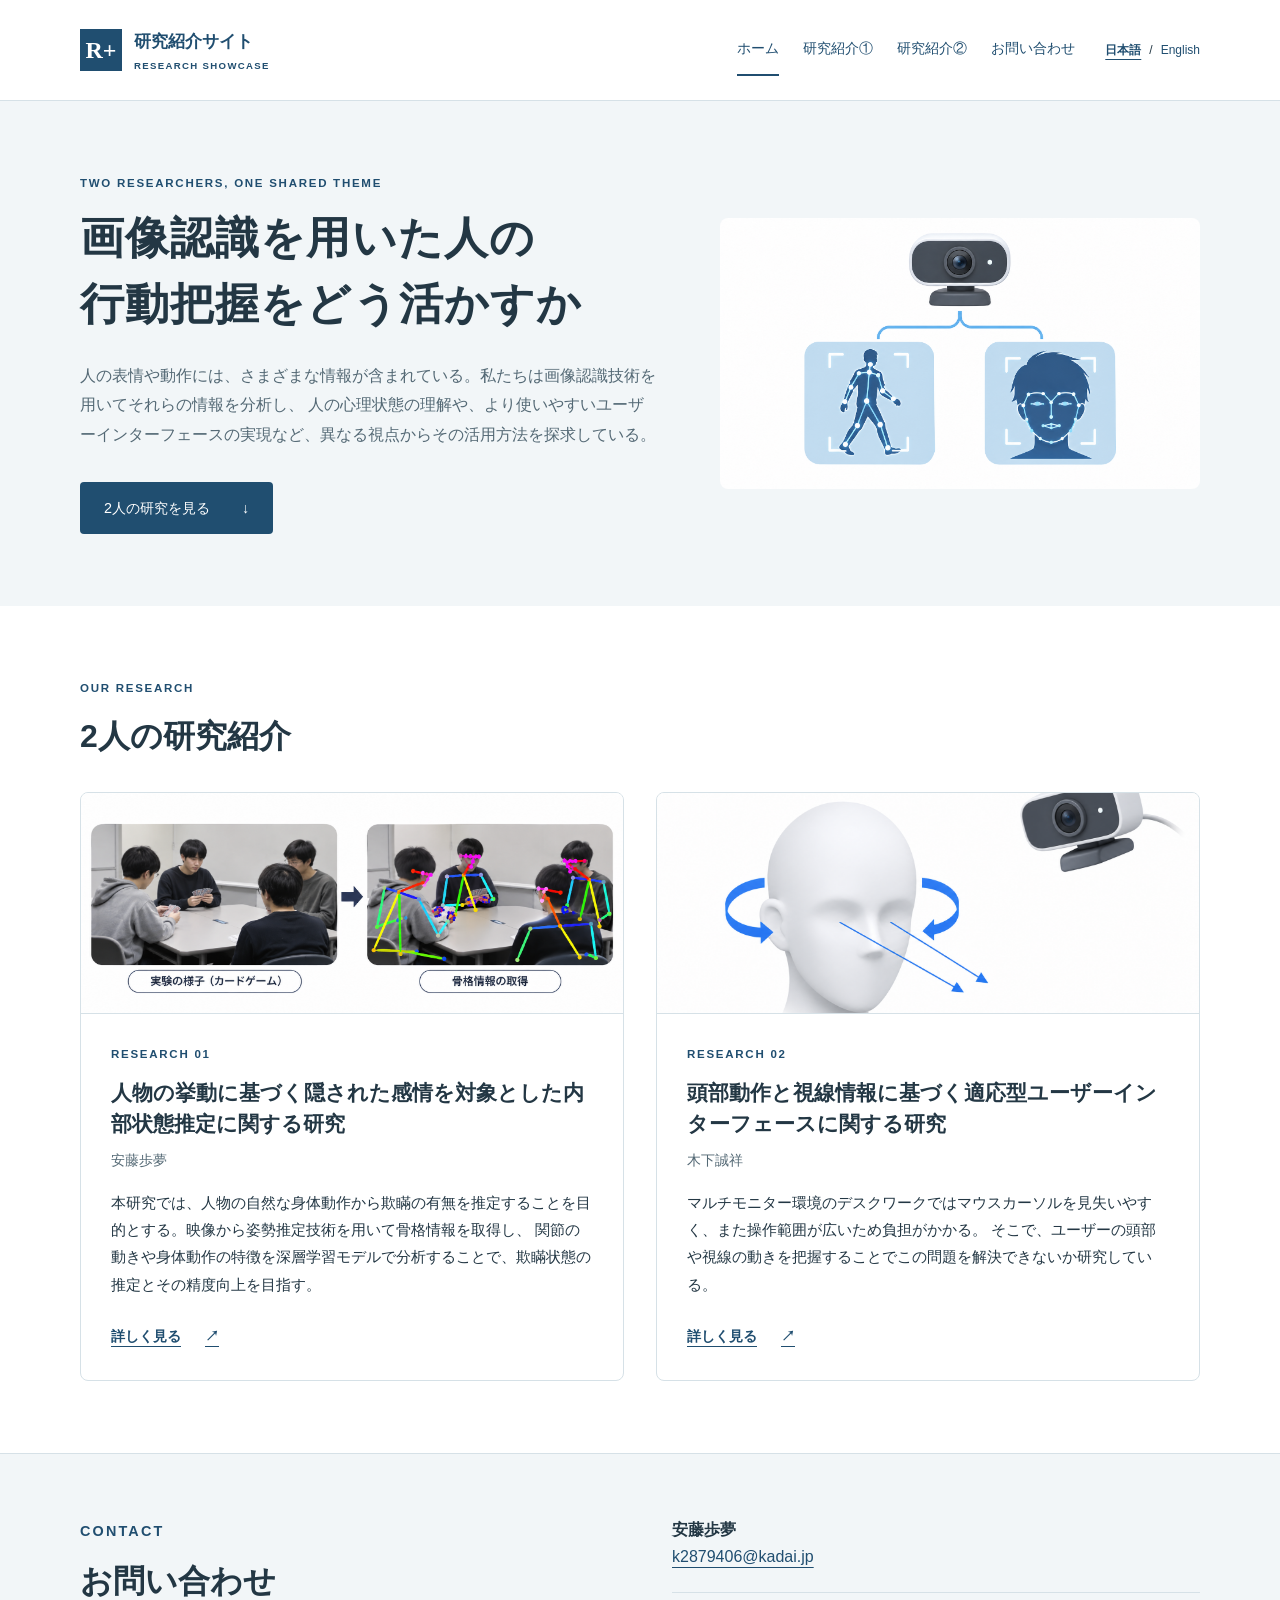
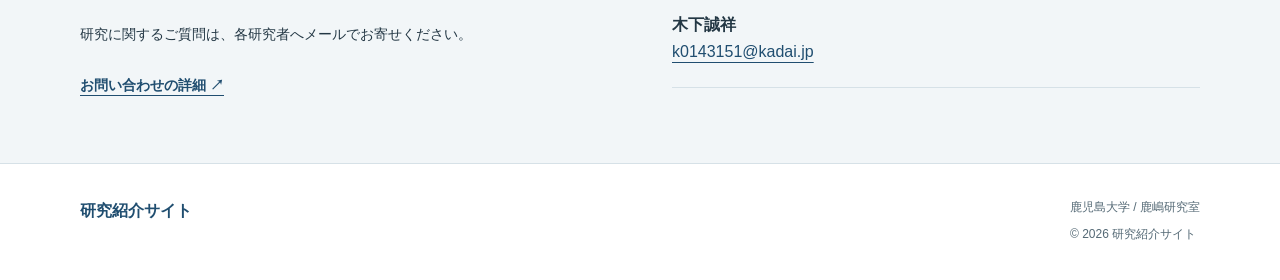
==== commit ee127c51: "共通テーマ画像変更" ====
--- a/index.html
+++ b/index.html
@@ -45,7 +45,7 @@
           </div>
           <div class="hero-image">
             <img
-              src="images/共通テーマ画像1.png"
+              src="images/共通テーマ画像.png"
               alt="頭部や視線の行動把握"
             >
           </div>
